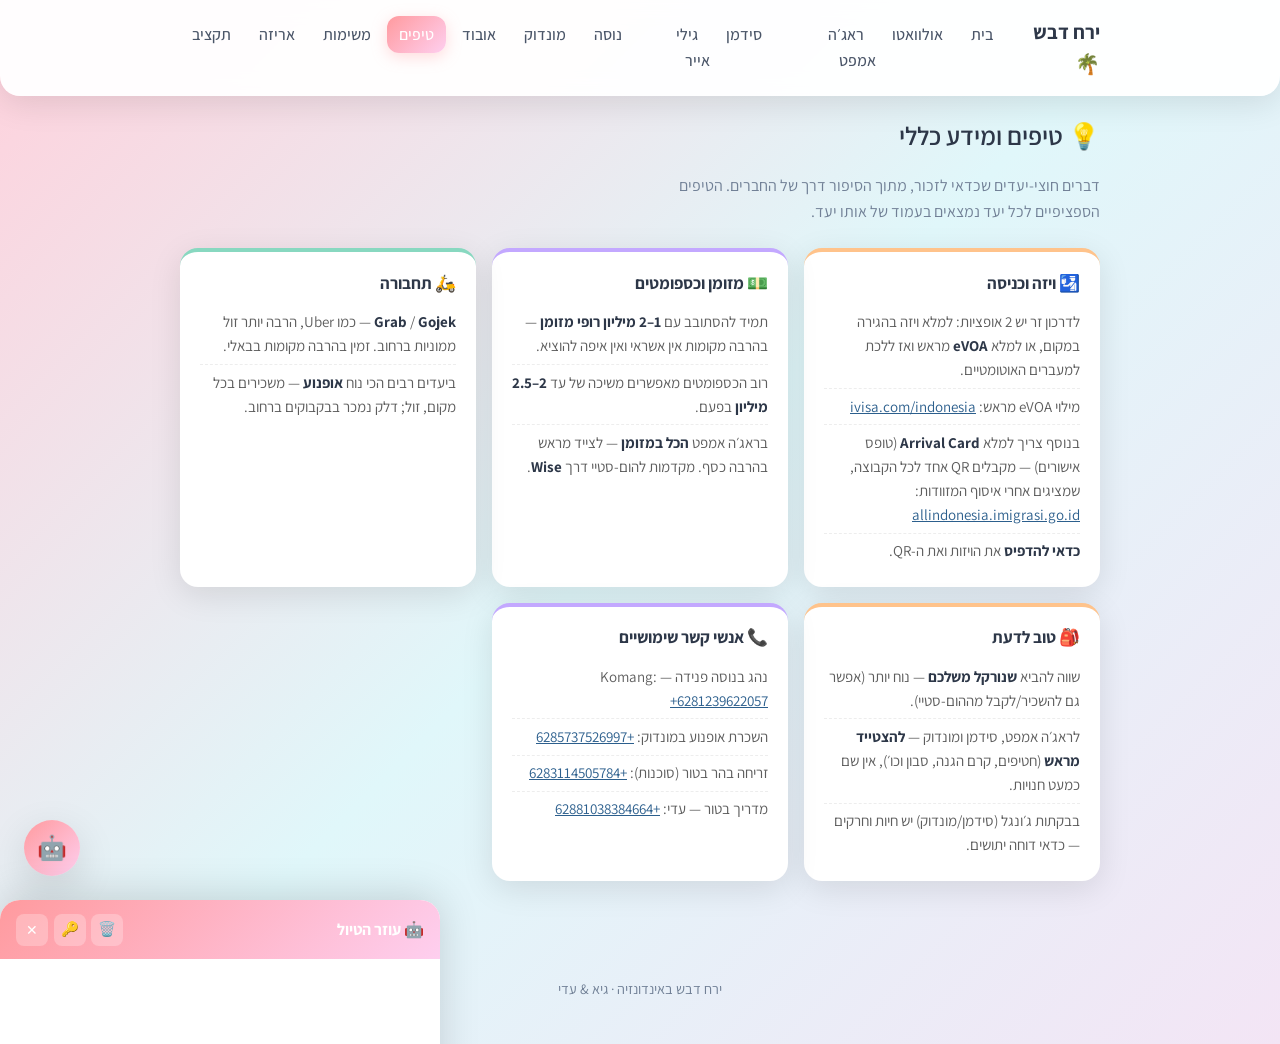
==== tips.html @ 75b585b9 "Initial commit: Indonesia honeymoon trip site 7-destination itinerary (Uluwatu, Raja Ampat, Sideman," ====
<!DOCTYPE html>
<html lang="he" dir="rtl">
<head>
    <meta charset="UTF-8">
    <meta name="viewport" content="width=device-width, initial-scale=1.0">
    <title>טיפים ומידע כללי – ירח דבש באינדונזיה</title>
    <link rel="manifest" href="/manifest.json">
    <meta name="theme-color" content="#ff9a9e">
    <link rel="stylesheet" href="css/style.css">
    <link rel="preconnect" href="https://fonts.googleapis.com">
    <link rel="preconnect" href="https://fonts.gstatic.com" crossorigin>
    <link href="https://fonts.googleapis.com/css2?family=Assistant:wght@400;500;600;700&family=Rubik:wght@400;500;600;700&display=swap" rel="stylesheet">
</head>
<body>
    <nav class="navbar">
        <div class="nav-container">
            <div class="nav-logo">ירח דבש 🌴</div>
            <ul class="nav-menu" id="navMenu">
                <li><a href="index.html">בית</a></li>
                <li><a href="pages/uluwatu.html">אולוואטו</a></li>
                <li><a href="pages/rajaampat.html">ראג׳ה אמפט</a></li>
                <li><a href="pages/sideman.html">סידמן</a></li>
                <li><a href="pages/gili.html">גילי אייר</a></li>
                <li><a href="pages/nusa.html">נוסה</a></li>
                <li><a href="pages/munduk.html">מונדוק</a></li>
                <li><a href="pages/ubud.html">אובוד</a></li>
                <li><a href="tips.html" class="active">טיפים</a></li>
                <li><a href="todo.html">משימות</a></li>
                <li><a href="pages/packing.html">אריזה</a></li>
                <li><a href="pages/budget.html">תקציב</a></li>
            </ul>
            <button class="hamburger" id="hamburger" aria-label="תפריט">
                <span></span><span></span><span></span>
            </button>
        </div>
    </nav>

    <main class="container tips-section">
        <h1 class="page-title">💡 טיפים ומידע כללי</h1>
        <p class="section-intro">דברים חוצי-יעדים שכדאי לזכור, מתוך הסיפור דרך של החברים. הטיפים הספציפיים לכל יעד נמצאים בעמוד של אותו יעד.</p>

        <div class="recs-grid">
            <div class="recs-card is-info">
                <h3>🛂 ויזה וכניסה</h3>
                <ul>
                    <li>לדרכון זר יש 2 אופציות: למלא ויזה בהגירה במקום, או למלא <b>eVOA</b> מראש ואז ללכת למעברים האוטומטיים.</li>
                    <li>מילוי eVOA מראש: <a href="https://www.ivisa.com/indonesia/apply-now" target="_blank" rel="noopener">ivisa.com/indonesia</a></li>
                    <li>בנוסף צריך למלא <b>Arrival Card</b> (טופס אישורים) — מקבלים QR אחד לכל הקבוצה, שמציגים אחרי איסוף המזוודות: <a href="https://allindonesia.imigrasi.go.id/arrival-card-submission/personal-information" target="_blank" rel="noopener">allindonesia.imigrasi.go.id</a></li>
                    <li><b>כדאי להדפיס</b> את הויזות ואת ה-QR.</li>
                </ul>
            </div>

            <div class="recs-card is-stay">
                <h3>💵 מזומן וכספומטים</h3>
                <ul>
                    <li>תמיד להסתובב עם <b>1–2 מיליון רופי מזומן</b> — בהרבה מקומות אין אשראי ואין איפה להוציא.</li>
                    <li>רוב הכספומטים מאפשרים משיכה של עד <b>2–2.5 מיליון</b> בפעם.</li>
                    <li>בראג׳ה אמפט <b>הכל במזומן</b> — לצייד מראש בהרבה כסף. מקדמות להום-סטיי דרך <b>Wise</b>.</li>
                </ul>
            </div>

            <div class="recs-card is-food">
                <h3>🛵 תחבורה</h3>
                <ul>
                    <li><b>Grab</b> / <b>Gojek</b> — כמו Uber, הרבה יותר זול ממוניות ברחוב. זמין בהרבה מקומות בבאלי.</li>
                    <li>ביעדים רבים הכי נוח <b>אופנוע</b> — משכירים בכל מקום, זול; דלק נמכר בבקבוקים ברחוב.</li>
                </ul>
            </div>

            <div class="recs-card is-info">
                <h3>🎒 טוב לדעת</h3>
                <ul>
                    <li>שווה להביא <b>שנורקל משלכם</b> — נוח יותר (אפשר גם להשכיר/לקבל מההום-סטיי).</li>
                    <li>לראג׳ה אמפט, סידמן ומונדוק — <b>להצטייד מראש</b> (חטיפים, קרם הגנה, סבון וכו׳), אין שם כמעט חנויות.</li>
                    <li>בבקתות ג׳ונגל (סידמן/מונדוק) יש חיות וחרקים — כדאי דוחה יתושים.</li>
                </ul>
            </div>

            <div class="recs-card is-stay">
                <h3>📞 אנשי קשר שימושיים</h3>
                <ul>
                    <li>נהג בנוסה פנידה — Komang: <a href="https://wa.me/6281239622057">+6281239622057</a></li>
                    <li>השכרת אופנוע במונדוק: <a href="https://wa.me/6285737526997">+6285737526997</a></li>
                    <li>זריחה בהר בטור (סוכנות): <a href="https://wa.me/6283114505784">+6283114505784</a></li>
                    <li>מדריך בטור — עדי: <a href="https://wa.me/62881038384664">+62881038384664</a></li>
                </ul>
            </div>
        </div>
    </main>

    <footer class="footer"><div class="container"><p>ירח דבש באינדונזיה · גיא &amp; עדי</p></div></footer>

    <script src="js/main.js"></script>
    <script src="js/ai-chat.js"></script>
    <script>
        document.addEventListener('DOMContentLoaded', function() {
            if (typeof initMobileMenu === 'function') initMobileMenu();
        });
    </script>
</body>
</html>
---- css/style.css ----
/* Reset and base – apartment-move style */
*, *::before, *::after { margin: 0; padding: 0; box-sizing: border-box; }

:root {
    --pink: #ff9a9e;
    --pink-soft: #ffd1dc;
    --pink-gradient: linear-gradient(135deg, #ff9a9e 0%, #fecfef 100%);
    --teal: #88d8c0;
    --teal-soft: #e0f7fa;
    --purple-soft: #f3e5f5;
    --text: #2d3748;
    --text-muted: #718096;
    --white: #ffffff;
    --shadow: 0 8px 32px rgba(0, 0, 0, 0.1);
    --shadow-lg: 0 12px 40px rgba(0, 0, 0, 0.12);
    --shadow-btn: 0 4px 15px rgba(255, 154, 158, 0.35);
    --font-display: 'Plus Jakarta Sans', 'Assistant', system-ui, sans-serif;
    /* Timeline (Portugal-style) */
    --primary-color: #2c5f8d;
    --accent-color: #00a8a8;
    --secondary-color: #ff6b6b;
    --text-dark: #1a2b3c;
}

html {
    direction: rtl;
}

body {
    font-family: 'Assistant', 'Rubik', 'Segoe UI', system-ui, sans-serif;
    line-height: 1.6;
    color: #5d5d5d;
    background: linear-gradient(135deg, #ffd1dc 0%, #e0f7fa 50%, #f3e5f5 100%);
    min-height: 100vh;
}

body.page-country {
    background:
        radial-gradient(ellipse 80% 50% at 20% -10%, rgba(255, 154, 158, 0.35), transparent),
        radial-gradient(ellipse 60% 40% at 100% 20%, rgba(136, 216, 192, 0.25), transparent),
        radial-gradient(ellipse 50% 60% at 50% 100%, rgba(243, 229, 245, 0.5), transparent),
        linear-gradient(160deg, #fef6f8 0%, #e8f7fc 45%, #f5eef8 100%);
}

.container { max-width: 960px; margin: 0 auto; padding: 20px; }

/* Nav – white card */
.navbar {
    background: rgba(255, 255, 255, 0.95);
    box-shadow: var(--shadow);
    backdrop-filter: blur(10px);
    border-radius: 0 0 20px 20px;
    position: sticky;
    top: 0;
    z-index: 1000;
    padding: 1rem 0;
}

.nav-container {
    max-width: 960px;
    margin: 0 auto;
    padding: 0 20px;
    display: flex;
    justify-content: space-between;
    align-items: center;
}

.nav-logo {
    font-size: 1.25rem;
    font-weight: 700;
    color: var(--text);
}

.nav-menu {
    display: flex;
    list-style: none;
    gap: 0.25rem;
}

.nav-menu a {
    text-decoration: none;
    color: #4a5568;
    font-weight: 500;
    padding: 0.5rem 0.75rem;
    border-radius: 12px;
    transition: all 0.3s ease;
}

.nav-menu a:hover {
    background: #edf2f7;
    color: var(--text);
    transform: translateY(-1px);
}

.nav-menu a.active {
    background: var(--pink-gradient);
    color: var(--white);
    box-shadow: var(--shadow-btn);
}

.hamburger {
    display: none;
    flex-direction: column;
    justify-content: center;
    gap: 5px;
    width: 32px;
    height: 32px;
    background: none;
    border: none;
    cursor: pointer;
    padding: 4px;
}

.hamburger span {
    display: block;
    width: 100%;
    height: 2px;
    background: var(--text);
    transition: 0.3s;
}

.hamburger[aria-expanded="true"] span:nth-child(1) { transform: translateY(7px) rotate(45deg); }
.hamburger[aria-expanded="true"] span:nth-child(2) { opacity: 0; }
.hamburger[aria-expanded="true"] span:nth-child(3) { transform: translateY(-7px) rotate(-45deg); }

@media (max-width: 768px) {
    .hamburger { display: flex; }
    .nav-menu {
        position: fixed;
        top: 60px;
        inset-inline-end: -100%;
        width: 280px;
        height: calc(100vh - 60px);
        background: rgba(255, 255, 255, 0.98);
        flex-direction: column;
        padding: 1.5rem;
        box-shadow: -4px 0 24px rgba(0,0,0,0.12);
        transition: inset-inline-end 0.3s;
        z-index: 999;
        border-radius: 0 0 0 20px;
    }
    .nav-menu.active { inset-inline-end: 0; }
    .nav-menu a { padding: 0.75rem 1rem; }
}

/* Hero – white card with gradient feel */
.hero {
    background: rgba(255, 255, 255, 0.95);
    border-radius: 20px;
    box-shadow: var(--shadow);
    backdrop-filter: blur(10px);
    padding: 40px 24px;
    text-align: center;
    margin-bottom: 24px;
}

.hero-title {
    font-family: var(--font-display);
    font-size: 2.5rem;
    font-weight: 800;
    letter-spacing: -0.03em;
    color: var(--text);
    margin-bottom: 8px;
}

.hero-title::before {
    content: "✈️ ";
}

.hero-dates { font-size: 1.2rem; color: var(--text-muted); margin-bottom: 4px; }
.hero-subtitle { font-size: 1rem; color: var(--text-muted); }

@media (max-width: 768px) {
    .hero-title { font-size: 1.85rem; }
    .hero-dates { font-size: 1.05rem; }
}

/* Overview & country cards */
.overview {
    background: rgba(255, 255, 255, 0.95);
    border-radius: 20px;
    padding: 28px;
    box-shadow: var(--shadow);
    backdrop-filter: blur(10px);
}

.overview h2 { font-size: 1.15rem; color: var(--text-muted); margin-bottom: 1.5rem; font-weight: 600; }

.country-cards {
    display: grid;
    grid-template-columns: repeat(2, 1fr);
    gap: 1.25rem;
}

@media (max-width: 768px) {
    .country-cards { grid-template-columns: 1fr; }
}

.country-card {
    display: block;
    background: #f7fafc;
    border-radius: 15px;
    padding: 1.5rem;
    box-shadow: 0 4px 12px rgba(0, 0, 0, 0.06);
    text-decoration: none;
    color: inherit;
    transition: all 0.3s ease;
    border: 1px solid rgba(0,0,0,0.04);
}

.country-card:hover {
    transform: translateY(-4px);
    box-shadow: 0 8px 24px rgba(0, 0, 0, 0.12);
    background: var(--white);
}

.country-card h3 { font-size: 1.3rem; margin-bottom: 0.5rem; color: var(--text); font-weight: 600; }
.country-card p { font-size: 0.9rem; color: var(--text-muted); line-height: 1.5; }

.week-links { margin-top: 1rem; }
.week-links a {
    display: inline-block;
    font-size: 0.85rem;
    color: #4a5568;
    text-decoration: none;
    margin-right: 0.75rem;
    margin-bottom: 0.5rem;
}
.week-links a:hover { color: var(--pink); text-decoration: underline; }

.week-links-section { margin-bottom: 2rem; }
.week-links-section h2 { font-size: 1.1rem; margin-bottom: 0.75rem; color: var(--text); }

/* Country page – hero + day cubes */
.country-main { padding-bottom: 3rem; }

.country-hero {
    background: rgba(255, 255, 255, 0.72);
    backdrop-filter: blur(16px);
    -webkit-backdrop-filter: blur(16px);
    border-radius: 24px;
    padding: 1.75rem 2rem;
    margin-bottom: 1.75rem;
    border: 1px solid rgba(255, 255, 255, 0.85);
    box-shadow:
        0 4px 24px rgba(255, 154, 158, 0.12),
        0 1px 0 rgba(255, 255, 255, 0.9) inset;
    position: relative;
    overflow: hidden;
}
.country-hero::before {
    content: '';
    position: absolute;
    top: 0; left: 0; right: 0;
    height: 4px;
    background: linear-gradient(90deg, var(--pink), #a78bfa, var(--teal));
    border-radius: 24px 24px 0 0;
}
.country-hero__title {
    font-family: var(--font-display);
    font-size: clamp(2rem, 5vw, 2.75rem);
    font-weight: 800;
    letter-spacing: -0.03em;
    color: var(--text);
    line-height: 1.15;
    margin-bottom: 0.5rem;
}
.country-hero__lead {
    font-size: 1.05rem;
    color: var(--text-muted);
    max-width: 52ch;
    line-height: 1.55;
}

/* ========== Country pages: split rail + detail (match Surf cards) ========== */
/* כל הסלקטורים תחת .country-main — יחול גם אם body לא מסומן */
.country-main .country-page-shell {
    margin-top: 0.5rem;
}

.country-main .country-page-toolbar {
    display: flex;
    flex-wrap: wrap;
    justify-content: flex-end;
    align-items: center;
    gap: 0.75rem;
    margin-bottom: 1rem;
}

/* כפתורים כמו תמונת העיפרון — מניעת ברירת מחדל של דפדפן */
.country-main button.country-toolbar-btn,
.country-main .country-toolbar-btn {
    -webkit-appearance: none;
    appearance: none;
    -moz-appearance: none;
    margin: 0;
    border: 0 solid transparent;
    border-radius: 50px;
    padding: 0.8rem 1.6rem;
    font-size: 1rem;
    font-weight: 600;
    cursor: pointer;
    font-family: inherit;
    line-height: 1.3;
    transition: transform 0.2s, box-shadow 0.2s;
    box-shadow: 0 4px 16px rgba(0, 40, 80, 0.18);
    color: var(--white);
    background: linear-gradient(to left, #0c4a6e, #00c2b8);
}
.country-main .country-toolbar-btn:hover {
    transform: translateY(-2px);
    box-shadow: 0 8px 28px rgba(0, 60, 100, 0.22);
}
.country-main .country-toolbar-btn--edit {
    background: linear-gradient(to left, #0c4a6e, #00c2b8);
}
.country-main .country-toolbar-btn--edit.active {
    box-shadow: 0 0 0 3px rgba(0, 194, 184, 0.45);
}
.country-main .country-toolbar-btn--unify {
    background: linear-gradient(to left, #1e3a5f, #14b8a6);
    color: var(--white);
}
.country-main .country-toolbar-btn--unify.active {
    box-shadow: 0 0 0 3px rgba(20, 184, 166, 0.5);
}

.country-main .country-unify-bar {
    display: flex;
    flex-wrap: wrap;
    align-items: center;
    justify-content: space-between;
    gap: 0.75rem;
    margin-bottom: 1.25rem;
    padding: 0.9rem 1.15rem;
    background: rgba(255, 255, 255, 0.95);
    border-radius: 16px;
    border: 1px solid rgba(226, 232, 240, 0.95);
    box-shadow: var(--shadow);
}
.country-main .country-unify-bar[hidden] { display: none !important; }
.country-main .country-unify-bar__actions { display: flex; gap: 0.5rem; flex-wrap: wrap; }
.country-main .country-unify-confirm,
.country-main .country-unify-cancel {
    -webkit-appearance: none;
    appearance: none;
    border-radius: 50px;
    font-family: inherit;
    font-weight: 700;
    cursor: pointer;
    padding: 0.5rem 1.25rem;
}
.country-main .country-unify-confirm {
    border: none;
    background: linear-gradient(to left, #0c4a6e, #00a8a8);
    color: var(--white);
    box-shadow: 0 4px 12px rgba(0, 80, 100, 0.2);
}
.country-main .country-unify-cancel {
    border: 1px solid #cbd5e1;
    background: var(--white);
    color: var(--text);
}

.visually-hidden {
    position: absolute;
    width: 1px;
    height: 1px;
    padding: 0;
    margin: -1px;
    overflow: hidden;
    clip: rect(0, 0, 0, 0);
    white-space: nowrap;
    border: 0;
}

/* רשת: מימין רכבת ימים | משמאל בועת פירוט (רק במסכים צרים מאוד נערמים) */
.country-main .country-split-view {
    display: grid;
    grid-template-columns: minmax(260px, 300px) minmax(0, 1fr);
    gap: 1.25rem;
    align-items: start;
}
@media (max-width: 720px) {
    .country-main .country-split-view {
        grid-template-columns: 1fr;
    }
    .country-main .country-rail-wrap {
        order: -1;
        position: relative;
        top: auto;
        max-height: none;
    }
    /* בועת פירוט במרכז המסך — רקע בלחיצה: #countryDetailBackdrop */
    .country-main .country-detail-shell.is-detail-open .country-detail-content {
        position: fixed;
        left: 0.75rem;
        right: 0.75rem;
        top: 50%;
        transform: translateY(-50%);
        z-index: 1500;
        max-height: min(88vh, 820px);
        overflow: auto;
        -webkit-overflow-scrolling: touch;
        border-radius: 18px;
        box-shadow: 0 24px 64px rgba(0, 0, 0, 0.35);
    }
    .country-main .country-detail-shell.is-detail-open .country-detail-empty {
        display: none;
    }
}
.country-main .country-detail-backdrop {
    display: none;
    position: fixed;
    inset: 0;
    z-index: 1390;
    background: rgba(15, 23, 42, 0.48);
    -webkit-appearance: none;
    appearance: none;
    border: none;
    padding: 0;
    margin: 0;
    cursor: pointer;
}
.country-main .country-detail-backdrop[hidden] {
    display: none !important;
}
.country-main .country-detail-backdrop.is-visible {
    display: block;
}
@media (min-width: 721px) {
    .country-main .country-detail-backdrop {
        display: none !important;
    }
}

.country-main .country-rail-wrap {
    position: sticky;
    top: 88px;
    z-index: 2;
    max-height: calc(100vh - 100px);
    overflow-y: auto;
    padding: 0.25rem;
}

.country-main .country-rail-inner {
    display: flex;
    flex-direction: column;
    gap: 1.25rem;
}

.country-main .country-rail-week {
    background: rgba(255, 255, 255, 0.95);
    border-radius: 15px;
    padding: 1rem 1rem 1.1rem;
    box-shadow: 0 4px 12px rgba(0, 0, 0, 0.06);
    border: 1px solid rgba(0, 0, 0, 0.04);
}
.country-main .country-rail-week__title {
    font-family: var(--font-display);
    font-size: 0.95rem;
    font-weight: 700;
    color: var(--text);
    margin-bottom: 0.65rem;
    padding-bottom: 0.5rem;
    border-bottom: 1px solid #e2e8f0;
}
.country-main .country-rail-week__cubes {
    display: flex;
    flex-direction: column;
    gap: 0.65rem;
}

/* קוביות מיני — כמו surf-card */
@keyframes dayCubeIn {
    from { opacity: 0; transform: translateY(8px); }
    to { opacity: 1; transform: translateY(0); }
}

.country-main .day-cube {
    position: relative;
    display: flex;
    flex-direction: column;
    align-items: flex-end;
    text-align: right;
    width: 100%;
    padding: 0.85rem 1rem 0.9rem 1.05rem;
    margin: 0;
    border: 1px solid rgba(0, 0, 0, 0.05);
    border-radius: 15px;
    cursor: pointer;
    font: inherit;
    color: var(--text-dark);
    background: rgba(255, 255, 255, 0.98);
    border-inline-end: 4px solid var(--accent-color);
    box-shadow: 0 4px 12px rgba(0, 0, 0, 0.06);
    transition: transform 0.25s, box-shadow 0.25s;
    animation: dayCubeIn 0.45s ease backwards;
    animation-delay: calc(var(--cube-i, 0) * 0.03s);
    min-height: 0;
    -webkit-appearance: none;
    appearance: none;
}
.country-main .day-cube:hover {
    transform: translateY(-3px);
    box-shadow: 0 10px 28px rgba(0, 0, 0, 0.1);
}
.country-main .day-cube.is-open {
    box-shadow: 0 0 0 2px var(--accent-color), 0 12px 32px rgba(0, 102, 140, 0.12);
}
.country-main .day-cube--group {
    background: linear-gradient(165deg, #fff 0%, #f0fdfa 100%);
}
.country-main .day-cube--selected {
    box-shadow: 0 0 0 2px var(--primary-color);
}
.country-main .day-cube__select-ring {
    position: absolute;
    top: 0.55rem;
    inset-inline-start: 0.55rem;
    width: 20px;
    height: 20px;
    border-radius: 50%;
    border: 2px solid var(--primary-color);
    background: var(--white);
    z-index: 2;
}
.country-main .day-cube--selected .day-cube__select-dot {
    position: absolute;
    inset: 3px;
    border-radius: 50%;
    background: var(--accent-color);
}
.country-main .day-cube__badge {
    align-self: flex-end;
    font-size: 0.62rem;
    font-weight: 700;
    padding: 0.2rem 0.45rem;
    border-radius: 6px;
    background: rgba(0, 168, 168, 0.12);
    color: var(--primary-color);
    margin-bottom: 0.35rem;
}
.country-main .day-cube__day-line {
    font-family: var(--font-display);
    font-size: 1.05rem;
    font-weight: 800;
    color: var(--primary-color);
    line-height: 1.2;
    margin-bottom: 0.2rem;
}
.country-main .day-cube__date-line {
    font-size: 0.75rem;
    font-weight: 600;
    color: var(--text-muted);
    margin-bottom: 0.35rem;
}
.country-main .day-cube__title-line {
    font-size: 0.82rem;
    font-weight: 500;
    color: #334155;
    line-height: 1.35;
    display: -webkit-box;
    -webkit-line-clamp: 2;
    -webkit-box-orient: vertical;
    overflow: hidden;
    width: 100%;
}
/* עריכת כותרת רק בחלון הפירוט */
.country-main .country-detail-title-edit {
    margin-top: 0.75rem;
    text-align: right;
}
.country-main .country-detail-title-edit__label {
    display: block;
    font-size: 0.8rem;
    font-weight: 600;
    color: var(--text-muted);
    margin-bottom: 0.35rem;
}
.country-main .country-detail-title-edit__input {
    width: 100%;
    padding: 0.65rem 0.75rem;
    border: 1px solid #cbd5e1;
    border-radius: 12px;
    font-size: 0.95rem;
    font-family: inherit;
    text-align: right;
    background: var(--white);
    box-sizing: border-box;
}
.country-main .country-detail-desc {
    margin-top: 0.5rem;
    font-size: 0.95rem;
    line-height: 1.5;
    color: var(--text-dark);
}
.country-main .country-detail-dates {
    margin-bottom: 0.25rem;
}

/* בועת פירוט + ציר זמן (רקע בהיר כמו פורטוגל) */
.country-main .country-detail-shell {
    background: #eef2f7;
    border-radius: 20px;
    padding: 1rem;
    min-height: 360px;
    border: 1px solid rgba(0, 0, 0, 0.05);
    box-shadow: inset 0 1px 0 rgba(255, 255, 255, 0.9);
}
.country-main .country-detail-content {
    border-radius: 16px;
    overflow: hidden;
}
.country-main .country-detail-empty {
    text-align: center;
    padding: 2.5rem 1.25rem;
    color: var(--text-muted);
}
.country-main .country-detail-empty__icon { font-size: 2rem; margin-bottom: 0.5rem; opacity: 0.85; }
.country-main .country-detail-empty__title {
    font-weight: 700;
    color: var(--text);
    font-size: 1.1rem;
    margin-bottom: 0.35rem;
}
.country-main .country-detail-empty__text { font-size: 0.92rem; line-height: 1.5; max-width: 28ch; margin: 0 auto; }

.country-main .country-detail-inner {
    background: var(--white);
    border-radius: 16px;
    overflow: hidden;
    box-shadow: 0 8px 32px rgba(0, 0, 0, 0.08);
}
.country-main .country-detail-header.day-inline-header {
    border-radius: 16px 16px 0 0;
}
.country-main .country-detail-timeline.activities-section {
    margin: 0;
    border-radius: 0 0 16px 16px;
    background: #fafbfc;
    box-shadow: none;
    border-top: 1px solid #e2e8f0;
}

.day-inline-header {
    position: relative;
    padding: 1.35rem 1.5rem 1.25rem;
    background: linear-gradient(125deg, rgba(255, 236, 240, 0.95) 0%, rgba(232, 252, 250, 0.9) 50%, rgba(245, 240, 255, 0.85) 100%);
    border-bottom: 1px solid rgba(226, 232, 240, 0.8);
}
.day-inline-close {
    position: absolute;
    top: 1rem;
    inset-inline-end: 1rem;
    width: 40px;
    height: 40px;
    -webkit-appearance: none;
    appearance: none;
    border: none;
    border-radius: 12px;
    background: rgba(255, 255, 255, 0.85);
    color: var(--text-muted);
    cursor: pointer;
    display: flex;
    align-items: center;
    justify-content: center;
    box-shadow: 0 2px 10px rgba(0, 0, 0, 0.06);
    transition: background 0.2s, color 0.2s, transform 0.2s;
}
.day-inline-close:hover {
    color: var(--text);
    background: var(--white);
    transform: scale(1.05);
}
.day-inline-title {
    font-family: var(--font-display);
    font-size: 1.2rem;
    font-weight: 700;
    color: var(--text);
    padding-inline-end: 3rem;
    letter-spacing: -0.02em;
    line-height: 1.25;
}
.day-inline-meta { font-size: 0.92rem; color: var(--text-muted); margin-top: 0.4rem; }
.day-inline-note {
    font-size: 0.8rem;
    color: #64748b;
    margin-top: 0.65rem;
    padding: 0.5rem 0.75rem;
    background: rgba(255, 255, 255, 0.6);
    border-radius: 10px;
    border-inline-start: 3px solid var(--teal);
}
.day-inline-activities {
    margin: 0;
    border-radius: 0;
    box-shadow: none;
}

/* Breadcrumb */
.breadcrumb {
    font-size: 0.9rem;
    color: var(--text-muted);
    margin-bottom: 1rem;
}
.breadcrumb a { color: var(--text); text-decoration: none; }
.breadcrumb a:hover { color: var(--pink); text-decoration: underline; }

/* Day page – white card */
.day-header {
    background: rgba(255, 255, 255, 0.95);
    border-radius: 20px;
    padding: 1.5rem 1.5rem 1rem;
    margin-bottom: 1rem;
    box-shadow: var(--shadow);
}

.day-header h1 { font-size: 1.6rem; margin-bottom: 0.5rem; color: var(--text); font-weight: 600; }
.day-header .day-meta { font-size: 0.95rem; color: var(--text-muted); }

.day-page { padding-bottom: 2rem; }

.activities-section {
    background: rgba(255, 255, 255, 0.95);
    border-radius: 20px;
    padding: 24px;
    margin-bottom: 1.5rem;
    box-shadow: var(--shadow);
}

.activities-section h2 {
    font-size: 1.35rem;
    margin-bottom: 0.5rem;
    color: var(--primary-color);
    font-weight: 700;
    text-align: center;
}

/* Timeline – Portugal-style (vertical line right, cards left) */
.timeline-container {
    position: relative;
    padding: 2rem 0;
    margin: 0.5rem 0 1rem;
}

.timeline-line {
    position: absolute;
    inset-inline-end: 50px;
    top: 0;
    width: 3px;
    background: linear-gradient(to bottom, var(--primary-color), var(--accent-color));
    border-radius: 2px;
    transition: height 0.3s, top 0.3s;
    z-index: 1;
    min-height: 200px;
}

.timeline-item {
    position: relative;
    margin-bottom: 2rem;
    padding-inline-end: 80px;
    display: flex;
    align-items: flex-start;
    gap: 1.5rem;
}

.timeline-dot {
    position: absolute;
    inset-inline-end: 38px;
    top: 0;
    width: 24px;
    height: 24px;
    background: var(--accent-color);
    border: 4px solid var(--white);
    border-radius: 50%;
    box-shadow: 0 0 0 4px var(--primary-color);
    z-index: 2;
}

.timeline-time {
    min-width: 80px;
    font-weight: 700;
    color: var(--primary-color);
    font-size: 1.1rem;
    padding-top: 0.2rem;
    flex-shrink: 0;
}

.timeline-content {
    flex: 1;
    position: relative;
    background: var(--white);
    padding: 1.25rem 1.5rem;
    border-radius: 10px;
    box-shadow: var(--shadow);
    border-inline-end: 4px solid var(--accent-color);
    transition: all 0.3s;
    text-align: right;
}

.timeline-content:hover {
    transform: translateY(-2px);
    box-shadow: var(--shadow-lg);
}

.timeline-content p {
    margin: 0.5rem 0;
    color: var(--text-dark);
    line-height: 1.6;
}

.timeline-link {
    display: inline-block;
    margin-top: 0.5rem;
    color: var(--primary-color);
    text-decoration: none;
    font-size: 0.9rem;
    font-weight: 600;
    transition: color 0.3s;
}

.timeline-link:hover {
    color: var(--accent-color);
    text-decoration: underline;
}

.timeline-link::after {
    content: " ←";
    margin-inline-start: 0.3rem;
}

.edit-mode-toggle {
    display: block;
    margin: 0.5rem auto 2rem;
    background: linear-gradient(135deg, var(--primary-color) 0%, var(--accent-color) 100%);
    color: var(--white);
    border: none;
    padding: 0.8rem 1.5rem;
    border-radius: 25px;
    font-size: 1rem;
    font-weight: 600;
    cursor: pointer;
    transition: all 0.3s;
    box-shadow: var(--shadow);
}

.edit-mode-toggle:hover {
    transform: translateY(-2px);
    box-shadow: var(--shadow-lg);
}

.edit-mode-toggle.active {
    background: linear-gradient(135deg, var(--accent-color) 0%, var(--primary-color) 100%);
}

.timeline-item.hover-edit {
    transform: translateY(-1px);
}

/* RTL: text starts inline-start (right); keep actions on inline-end (left) so they don’t cover the description */
.edit-controls {
    position: absolute;
    top: 0.65rem;
    inset-inline-end: 0.65rem;
    inset-inline-start: auto;
    display: flex;
    gap: 0.5rem;
    z-index: 10;
}

.timeline-content:has(.edit-controls) {
    padding-inline-end: 5rem;
    padding-top: 0.25rem;
}

.edit-btn,
.delete-btn {
    background: var(--white);
    border: 2px solid var(--primary-color);
    color: var(--primary-color);
    width: 36px;
    height: 36px;
    border-radius: 50%;
    cursor: pointer;
    font-size: 1rem;
    display: flex;
    align-items: center;
    justify-content: center;
    transition: all 0.3s;
    box-shadow: var(--shadow);
    padding: 0;
    line-height: 1;
}

.edit-btn:hover {
    background: var(--accent-color);
    border-color: var(--accent-color);
    color: var(--white);
    transform: scale(1.08);
}

.delete-btn:hover {
    background: var(--secondary-color);
    border-color: var(--secondary-color);
    color: var(--white);
    transform: scale(1.08);
}

.add-new-item-btn {
    background: var(--accent-color);
    color: var(--white);
    border: none;
    padding: 1rem 2rem;
    border-radius: 25px;
    font-size: 1rem;
    font-weight: 600;
    cursor: pointer;
    margin: 2rem auto;
    display: block;
    transition: all 0.3s;
    box-shadow: var(--shadow);
}

.add-new-item-btn:hover {
    transform: translateY(-3px);
    box-shadow: var(--shadow-lg);
    background: var(--primary-color);
}

.edit-form {
    background: var(--white);
    padding: 1.5rem;
    border-radius: 10px;
    box-shadow: var(--shadow-lg);
    border: 2px solid var(--accent-color);
    margin: 1rem 0;
    text-align: right;
}

.edit-form-group { margin-bottom: 1rem; }
.edit-form-group label { display: block; font-size: 0.9rem; margin-bottom: 0.35rem; color: var(--text-muted); font-weight: 600; }
.edit-form-group input,
.edit-form-group textarea {
    width: 100%;
    padding: 0.65rem 0.85rem;
    border: 1px solid #e2e8f0;
    border-radius: 10px;
    font-size: 1rem;
    background: var(--white);
    font-family: inherit;
}

.edit-form-actions { margin-top: 1rem; display: flex; gap: 0.5rem; flex-wrap: wrap; }
.edit-form-actions .save-btn {
    padding: 0.55rem 1.25rem;
    border-radius: 10px;
    border: none;
    cursor: pointer;
    font-weight: 600;
    background: var(--accent-color);
    color: var(--white);
}
.edit-form-actions .cancel-btn {
    padding: 0.55rem 1.25rem;
    border-radius: 10px;
    border: 1px solid #e2e8f0;
    cursor: pointer;
    font-weight: 600;
    background: #f7fafc;
    color: var(--text);
}

@media (max-width: 600px) {
    .timeline-line { inset-inline-end: 28px; }
    .timeline-dot { inset-inline-end: 16px; width: 20px; height: 20px; }
    .timeline-item { padding-inline-end: 56px; gap: 0.75rem; }
    .timeline-time { min-width: 64px; font-size: 1rem; }
    .timeline-content:has(.edit-controls) { padding-inline-end: 4.25rem; }
    .edit-controls { gap: 0.35rem; }
    .edit-btn, .delete-btn { width: 32px; height: 32px; font-size: 0.9rem; }
}


/* To-do page */
.todo-list { list-style: none; }
.todo-item {
    display: flex;
    align-items: center;
    gap: 0.75rem;
    padding: 0.85rem 1rem;
    background: var(--white);
    border-radius: 12px;
    margin-bottom: 0.5rem;
    box-shadow: 0 4px 12px rgba(0, 0, 0, 0.06);
    border: 1px solid rgba(0,0,0,0.04);
}
.todo-item.done .todo-text { text-decoration: line-through; color: var(--text-muted); }
.todo-item input[type="checkbox"] { width: 18px; height: 18px; cursor: pointer; flex-shrink: 0; }
.todo-main {
    flex: 1;
    display: flex;
    align-items: center;
    gap: 0.5rem;
    min-width: 0;
    cursor: pointer;
    padding: 0.15rem 0;
    border-radius: 8px;
    outline: none;
}
.todo-main:focus-visible {
    box-shadow: 0 0 0 2px var(--white), 0 0 0 4px var(--primary-color);
}
.todo-check {
    display: inline-flex;
    align-items: center;
    justify-content: center;
    width: 1.35rem;
    flex-shrink: 0;
    font-size: 1.1rem;
    font-weight: 800;
    color: var(--primary-color);
    line-height: 1;
}
.todo-item.done .todo-check { color: var(--accent-color); }
.todo-text { flex: 1; min-width: 0; }
.todo-delete {
    background: none;
    border: none;
    color: var(--text-muted);
    cursor: pointer;
    padding: 0.25rem;
    font-size: 1.2rem;
}
.todo-delete:hover { color: #c62828; }
.todo-add { margin-top: 1rem; display: flex; gap: 0.5rem; }
.todo-add input {
    flex: 1;
    padding: 0.75rem 1rem;
    border: 1px solid #e2e8f0;
    border-radius: 12px;
    font-size: 1rem;
    background: var(--white);
}
.todo-add button {
    padding: 0.75rem 1.5rem;
    background: var(--pink-gradient);
    color: var(--white);
    border: none;
    border-radius: 12px;
    font-weight: 600;
    cursor: pointer;
    box-shadow: var(--shadow-btn);
    transition: all 0.3s ease;
}
.todo-add button:hover { transform: translateY(-2px); }

/* Surf page */
.surf-cards { display: grid; grid-template-columns: repeat(auto-fit, minmax(240px, 1fr)); gap: 1.25rem; }
.surf-card {
    background: rgba(255, 255, 255, 0.95);
    border-radius: 15px;
    padding: 1.5rem;
    box-shadow: var(--shadow);
    text-align: center;
    border: 1px solid rgba(0,0,0,0.04);
}
.surf-card h3 { font-size: 1.2rem; margin-bottom: 0.5rem; color: var(--text); font-weight: 600; }
.surf-card p { font-size: 0.9rem; color: var(--text-muted); margin-bottom: 1rem; }
.surf-card a {
    display: inline-block;
    padding: 0.5rem 1rem;
    background: var(--pink-gradient);
    color: var(--white);
    text-decoration: none;
    border-radius: 10px;
    font-weight: 500;
    font-size: 0.9rem;
    margin: 0.25rem;
    box-shadow: var(--shadow-btn);
    transition: all 0.3s ease;
}
.surf-card a:hover { transform: translateY(-2px); }
.surf-card .surf-card-links { margin-top: 0.75rem; }
.surf-card .surf-card-links a { margin-right: 0.5rem; margin-bottom: 0.5rem; }

/* Footer */
.footer {
    padding: 1.5rem 0;
    text-align: center;
    color: var(--text-muted);
    font-size: 0.9rem;
    margin-top: 2rem;
}

/* Utility */
.page-title { font-size: 1.6rem; margin-bottom: 1rem; color: var(--text); font-weight: 600; }
.section-intro { color: var(--text-muted); margin-bottom: 1.5rem; max-width: 60ch; }

/* ===== AI Chat ===== */
.ai-chat-fab {
    position: fixed;
    bottom: 1.5rem;
    left: 1.5rem;
    width: 56px;
    height: 56px;
    border-radius: 50%;
    background: var(--pink-gradient);
    border: none;
    cursor: pointer;
    box-shadow: var(--shadow-lg);
    z-index: 1100;
    display: flex;
    align-items: center;
    justify-content: center;
    font-size: 1.5rem;
    transition: transform 0.25s, box-shadow 0.25s;
}
.ai-chat-fab:hover { transform: scale(1.1); box-shadow: 0 16px 40px rgba(255, 154, 158, 0.45); }
.ai-chat-fab.is-open { background: linear-gradient(135deg, var(--teal) 0%, #00c2b8 100%); }

.ai-chat-panel {
    position: fixed;
    bottom: 0;
    left: 0;
    width: 440px;
    height: 640px;
    background: var(--white);
    border-radius: 20px 20px 0 0;
    box-shadow: 0 -4px 40px rgba(0,0,0,0.15);
    z-index: 1100;
    display: flex;
    flex-direction: column;
    transform: translateY(100%);
    transition: transform 0.35s cubic-bezier(0.4, 0, 0.2, 1);
    overflow: hidden;
}
.ai-chat-panel.is-open { transform: translateY(0); }

@media (max-width: 520px) {
    .ai-chat-fab { bottom: 1rem; left: 1rem; width: 52px; height: 52px; font-size: 1.35rem; }
    .ai-chat-panel {
        width: 100%;
        border-radius: 18px 18px 0 0;
        /* svh = small viewport height: shrinks when the keyboard opens */
        height: 80svh;
        max-height: calc(100vh - 3rem);
        padding-bottom: env(safe-area-inset-bottom, 0px);
    }
    .ai-icon-btn { width: 40px; height: 40px; font-size: 1rem; }
    .ai-input-row { padding: 0.5rem; gap: 0.4rem; }
    .ai-input-row input { font-size: 1rem; padding: 0.65rem 0.85rem; }
    .ai-input-row button { padding: 0.65rem 0.9rem; font-size: 0.95rem; }
    .ai-msg { font-size: 0.9rem; max-width: 90%; }
}

.ai-chat-header {
    display: flex;
    align-items: center;
    justify-content: space-between;
    padding: 0.85rem 1rem;
    background: var(--pink-gradient);
    color: var(--white);
    flex-shrink: 0;
}
.ai-chat-title { font-weight: 700; font-size: 1rem; }
.ai-chat-header-btns { display: flex; gap: 0.35rem; }
.ai-icon-btn {
    background: rgba(255,255,255,0.25);
    border: none;
    border-radius: 8px;
    color: var(--white);
    width: 32px;
    height: 32px;
    cursor: pointer;
    font-size: 0.9rem;
    display: flex;
    align-items: center;
    justify-content: center;
    transition: background 0.2s;
}
.ai-icon-btn:hover { background: rgba(255,255,255,0.45); }

.ai-messages {
    flex: 1;
    overflow-y: auto;
    padding: 0.75rem;
    display: flex;
    flex-direction: column;
    gap: 0.5rem;
}
.ai-msg {
    max-width: 84%;
    padding: 0.6rem 0.85rem;
    border-radius: 14px;
    font-size: 0.88rem;
    line-height: 1.55;
    word-break: break-word;
}
.ai-msg--user { white-space: pre-wrap; }
.ai-msg--user {
    align-self: flex-start;
    background: var(--teal-soft);
    border-end-start-radius: 4px;
    color: var(--text-dark);
}
.ai-msg--bot {
    align-self: flex-end;
    background: #f1f5f9;
    border-end-end-radius: 4px;
    color: var(--text-dark);
}
.ai-typing { opacity: 0.65; }
.ai-typing span {
    display: inline-block;
    width: 7px; height: 7px;
    background: var(--text-muted);
    border-radius: 50%;
    margin: 0 2px;
    animation: typingBounce 1.2s ease-in-out infinite;
}
.ai-typing span:nth-child(2) { animation-delay: 0.2s; }
.ai-typing span:nth-child(3) { animation-delay: 0.4s; }
@keyframes typingBounce {
    0%, 80%, 100% { transform: translateY(0); }
    40% { transform: translateY(-6px); }
}

.ai-key-form {
    padding: 0.85rem 1rem;
    background: #fffbea;
    border-top: 1px solid #fde68a;
    font-size: 0.85rem;
    color: var(--text-dark);
    flex-shrink: 0;
}
.ai-key-form p { margin-bottom: 0.55rem; line-height: 1.5; }
.ai-key-form input {
    width: 100%;
    padding: 0.5rem 0.75rem;
    border: 1px solid #e2e8f0;
    border-radius: 10px;
    font-size: 0.9rem;
    margin-bottom: 0.5rem;
    box-sizing: border-box;
}
.ai-key-form button {
    width: 100%;
    padding: 0.6rem;
    background: var(--pink-gradient);
    color: var(--white);
    border: none;
    border-radius: 10px;
    font-weight: 600;
    cursor: pointer;
    font-family: inherit;
    font-size: 0.95rem;
}

.ai-input-row {
    display: flex;
    gap: 0.5rem;
    padding: 0.6rem 0.75rem;
    border-top: 1px solid #e2e8f0;
    flex-shrink: 0;
    background: var(--white);
}
.ai-input-row input {
    flex: 1;
    padding: 0.55rem 0.85rem;
    border: 1px solid #e2e8f0;
    border-radius: 20px;
    font-size: 0.9rem;
    font-family: inherit;
    text-align: right;
    background: #f7fafc;
    outline: none;
    transition: border-color 0.2s;
    box-sizing: border-box;
}
.ai-input-row input:focus { border-color: var(--teal); }
.ai-input-row button {
    padding: 0.55rem 1rem;
    background: var(--pink-gradient);
    color: var(--white);
    border: none;
    border-radius: 20px;
    font-weight: 700;
    cursor: pointer;
    font-family: inherit;
    white-space: nowrap;
    transition: transform 0.2s;
}
.ai-input-row button:hover { transform: scale(1.04); }
.ai-input-row button:disabled { opacity: 0.5; cursor: not-allowed; transform: none; }

/* ===== Countdown ===== */
.cd-wrap { margin-top: 1.25rem; }
.cd-row {
    display: flex;
    justify-content: center;
    gap: 0.65rem;
    flex-wrap: wrap;
}
.cd-unit {
    display: flex;
    flex-direction: column;
    align-items: center;
    background: rgba(255, 154, 158, 0.1);
    border: 1px solid rgba(255, 154, 158, 0.28);
    border-radius: 14px;
    padding: 0.6rem 0.9rem;
    min-width: 68px;
}
.cd-num {
    font-family: var(--font-display);
    font-size: 1.9rem;
    font-weight: 800;
    color: var(--primary-color);
    line-height: 1;
}
.cd-label {
    font-size: 0.72rem;
    color: var(--text-muted);
    font-weight: 600;
    margin-top: 0.2rem;
}
.cd-done {
    text-align: center;
    font-size: 1.1rem;
    color: var(--teal);
    font-weight: 600;
    margin-top: 0.75rem;
}

/* ===== Currency Converter ===== */
.currency-section {
    background: rgba(255, 255, 255, 0.95);
    border-radius: 20px;
    padding: 1.5rem;
    box-shadow: var(--shadow);
    margin-top: 1.25rem;
}
.currency-section h2 { font-size: 1.1rem; color: var(--text-muted); margin-bottom: 1rem; font-weight: 600; }
.fx-input-row {
    display: flex;
    align-items: center;
    gap: 0.75rem;
    margin-bottom: 1rem;
    flex-wrap: wrap;
}
.fx-input-row label { font-weight: 600; color: var(--text); }
.fx-input-row input {
    width: 130px;
    padding: 0.6rem 0.85rem;
    border: 1px solid #e2e8f0;
    border-radius: 12px;
    font-size: 1rem;
    font-family: inherit;
    text-align: center;
    background: #f7fafc;
}
.fx-status { font-size: 0.8rem; color: var(--text-muted); }
.fx-grid {
    display: grid;
    grid-template-columns: repeat(2, 1fr);
    gap: 0.75rem;
}
@media (max-width: 600px) { .fx-grid { grid-template-columns: 1fr; } }
.fx-result {
    background: #f7fafc;
    border-radius: 14px;
    padding: 1rem;
    text-align: center;
    border: 1px solid #e2e8f0;
}
.fx-result__flag { font-size: 1.5rem; line-height: 1; }
.fx-result__country { font-size: 0.78rem; color: var(--text-muted); font-weight: 600; margin: 0.3rem 0; }
.fx-result__value { font-family: var(--font-display); font-size: 1.25rem; font-weight: 700; color: var(--primary-color); }

/* ===== Useful Links ===== */
.links-section {
    background: rgba(255, 255, 255, 0.95);
    border-radius: 20px;
    padding: 1.5rem;
    box-shadow: var(--shadow);
    margin-top: 1.25rem;
}
.links-section h2 { font-size: 1.1rem; color: var(--text-muted); margin-bottom: 1.25rem; font-weight: 600; }
.links-cat { margin-bottom: 1.1rem; }
.links-cat:last-child { margin-bottom: 0; }
.links-cat h3 { font-size: 0.88rem; font-weight: 700; color: var(--text); margin-bottom: 0.55rem; }
.links-row { display: flex; flex-wrap: wrap; gap: 0.45rem; }
.link-chip {
    display: inline-flex;
    align-items: center;
    gap: 0.3rem;
    padding: 0.38rem 0.85rem;
    background: #f7fafc;
    border: 1px solid #e2e8f0;
    border-radius: 20px;
    font-size: 0.84rem;
    font-weight: 500;
    color: var(--text);
    text-decoration: none;
    transition: all 0.22s;
}
.link-chip:hover {
    background: var(--pink-soft);
    border-color: var(--pink);
    transform: translateY(-2px);
    box-shadow: 0 4px 12px rgba(255, 154, 158, 0.25);
}

/* ===== Packing List ===== */
.packing-filters { display: flex; flex-wrap: wrap; gap: 0.45rem; margin-bottom: 1.1rem; }
.filter-chip {
    padding: 0.35rem 0.9rem;
    border: 1px solid #e2e8f0;
    border-radius: 20px;
    font-size: 0.84rem;
    font-weight: 600;
    cursor: pointer;
    background: #f7fafc;
    color: var(--text-muted);
    transition: all 0.2s;
    font-family: inherit;
}
.filter-chip.active {
    background: var(--pink-gradient);
    border-color: transparent;
    color: var(--white);
    box-shadow: var(--shadow-btn);
}
.pk-progress {
    display: flex;
    align-items: center;
    gap: 0.75rem;
    font-size: 0.88rem;
    color: var(--text-muted);
    margin-bottom: 1rem;
    flex-wrap: wrap;
}
.pk-bar { flex: 1; min-width: 80px; height: 6px; background: #e2e8f0; border-radius: 3px; overflow: hidden; }
.pk-fill { height: 100%; background: var(--pink-gradient); border-radius: 3px; transition: width 0.4s; }
.pk-group { margin-bottom: 1.25rem; }
.pk-group-title {
    font-size: 0.82rem;
    font-weight: 700;
    color: var(--text-muted);
    text-transform: uppercase;
    letter-spacing: 0.05em;
    margin-bottom: 0.55rem;
    padding-bottom: 0.35rem;
    border-bottom: 1px solid #e2e8f0;
}
.packing-add {
    display: flex;
    gap: 0.5rem;
    flex-wrap: wrap;
    padding: 1rem;
    background: rgba(255,255,255,0.95);
    border-radius: 16px;
    box-shadow: var(--shadow);
}
.packing-add select {
    padding: 0.65rem 0.85rem;
    border: 1px solid #e2e8f0;
    border-radius: 12px;
    font-size: 0.9rem;
    font-family: inherit;
    background: var(--white);
    color: var(--text);
    cursor: pointer;
}
.packing-add input {
    flex: 1;
    min-width: 150px;
    padding: 0.65rem 1rem;
    border: 1px solid #e2e8f0;
    border-radius: 12px;
    font-size: 1rem;
    background: var(--white);
    font-family: inherit;
    text-align: right;
}
.packing-add button {
    padding: 0.65rem 1.5rem;
    background: var(--pink-gradient);
    color: var(--white);
    border: none;
    border-radius: 12px;
    font-weight: 600;
    cursor: pointer;
    box-shadow: var(--shadow-btn);
    font-family: inherit;
    transition: transform 0.2s;
}
.packing-add button:hover { transform: translateY(-2px); }

/* ===== Budget ===== */
.budget-tabs { display: flex; gap: 0.5rem; margin-bottom: 1.25rem; flex-wrap: wrap; }
.budget-tab {
    padding: 0.5rem 1.1rem;
    border: 1px solid #e2e8f0;
    border-radius: 20px;
    font-size: 0.9rem;
    font-weight: 600;
    cursor: pointer;
    background: #f7fafc;
    color: var(--text-muted);
    transition: all 0.2s;
    font-family: inherit;
}
.budget-tab.active {
    background: var(--pink-gradient);
    border-color: transparent;
    color: var(--white);
    box-shadow: var(--shadow-btn);
}
.budget-table-wrap { overflow-x: auto; }
.budget-table {
    width: 100%;
    border-collapse: collapse;
    font-size: 0.9rem;
    margin-bottom: 0;
}
.budget-table th {
    text-align: right;
    padding: 0.6rem 0.75rem;
    font-weight: 600;
    color: var(--text-muted);
    border-bottom: 2px solid #e2e8f0;
    font-size: 0.82rem;
    white-space: nowrap;
}
.budget-table td {
    padding: 0.55rem 0.75rem;
    border-bottom: 1px solid #f1f5f9;
    vertical-align: middle;
}
.budget-table tr:last-child td { border-bottom: none; }
.budget-del {
    background: none;
    border: none;
    color: var(--text-muted);
    cursor: pointer;
    padding: 0.2rem 0.4rem;
    font-size: 1.1rem;
    line-height: 1;
    transition: color 0.2s;
}
.budget-del:hover { color: #c62828; }
.budget-inp {
    width: 90px;
    padding: 0.3rem 0.5rem;
    border: 1px solid #e2e8f0;
    border-radius: 8px;
    font-size: 0.85rem;
    font-family: inherit;
    text-align: center;
    background: #f7fafc;
}
.budget-add-row {
    display: flex;
    gap: 0.5rem;
    flex-wrap: wrap;
    margin-top: 1rem;
    padding-top: 1rem;
    border-top: 1px solid #e2e8f0;
}
.budget-add-row select,
.budget-add-row input {
    padding: 0.6rem 0.75rem;
    border: 1px solid #e2e8f0;
    border-radius: 12px;
    font-size: 0.9rem;
    font-family: inherit;
    background: var(--white);
}
.budget-add-row input { flex: 1; min-width: 100px; text-align: right; }
.budget-add-row button {
    padding: 0.6rem 1.25rem;
    background: var(--pink-gradient);
    color: var(--white);
    border: none;
    border-radius: 12px;
    font-weight: 600;
    cursor: pointer;
    box-shadow: var(--shadow-btn);
    font-family: inherit;
}
.budget-summary {
    display: grid;
    grid-template-columns: repeat(3, 1fr);
    gap: 0.75rem;
    margin-top: 1rem;
}
@media (max-width: 500px) { .budget-summary { grid-template-columns: 1fr 1fr; } }
.budget-sum-card {
    background: #f7fafc;
    border-radius: 14px;
    padding: 0.85rem;
    text-align: center;
    border: 1px solid #e2e8f0;
}
.budget-sum-label { font-size: 0.78rem; color: var(--text-muted); font-weight: 600; margin-bottom: 0.25rem; }
.budget-sum-value { font-family: var(--font-display); font-size: 1.15rem; font-weight: 700; color: var(--primary-color); }
.budget-over .budget-sum-value { color: var(--secondary-color); }

/* ===== Trip Map ===== */
.map-section {
    background: rgba(255, 255, 255, 0.95);
    border-radius: 20px;
    padding: 1.5rem;
    box-shadow: var(--shadow);
    margin-top: 1.25rem;
}
.map-section h2 { font-size: 1.1rem; color: var(--text-muted); margin-bottom: 1rem; font-weight: 600; }
#tripMap {
    height: 300px;
    border-radius: 14px;
    overflow: hidden;
    border: 1px solid #e2e8f0;
    z-index: 0;
}
.leaflet-popup-content-wrapper { border-radius: 12px !important; box-shadow: 0 4px 20px rgba(0,0,0,0.15) !important; }
.leaflet-popup-tip { background: white !important; }

/* ===== Weather ===== */
.weather-section {
    background: rgba(255, 255, 255, 0.95);
    border-radius: 20px;
    padding: 1.5rem;
    box-shadow: var(--shadow);
    margin-top: 1.25rem;
}
.weather-section h2 { font-size: 1.1rem; color: var(--text-muted); margin-bottom: 1rem; font-weight: 600; }
.wx-grid { display: grid; grid-template-columns: repeat(3, 1fr); gap: 0.75rem; }
@media (max-width: 600px) { .wx-grid { grid-template-columns: 1fr; } }
.wx-card {
    background: #f7fafc;
    border-radius: 16px;
    padding: 1rem;
    text-align: center;
    border: 1px solid #e2e8f0;
}
.wx-flag { font-size: 1.5rem; line-height: 1; }
.wx-name { font-size: 0.82rem; font-weight: 700; color: var(--text-muted); margin: 0.3rem 0 0.5rem; }
.wx-icon { font-size: 1.75rem; line-height: 1; }
.wx-temp { font-family: var(--font-display); font-size: 1.5rem; font-weight: 800; color: var(--primary-color); margin: 0.2rem 0; }
.wx-desc { font-size: 0.8rem; color: var(--text-muted); margin-bottom: 0.35rem; }
.wx-note { font-size: 0.75rem; color: #94a3b8; font-style: italic; line-height: 1.4; }

/* ===== Emergency Info ===== */
.emergency-section {
    background: rgba(255, 255, 255, 0.95);
    border-radius: 20px;
    padding: 1rem 1.25rem;
    box-shadow: var(--shadow);
    margin-top: 1.25rem;
}
.emergency-header {
    display: flex;
    align-items: center;
    justify-content: space-between;
    cursor: pointer;
    user-select: none;
    gap: 0.5rem;
}
.emergency-header h2 { font-size: 1rem; color: var(--text-muted); font-weight: 600; margin: 0; }
.emergency-toggle { font-size: 0.8rem; color: var(--text-muted); transition: transform 0.25s; }
.emergency-toggle.open { transform: rotate(180deg); }
.emergency-body {
    display: none;
    margin-top: 0.85rem;
    padding-top: 0.85rem;
    border-top: 1px solid #f1f5f9;
}
.emergency-body.open { display: block; }
.emergency-grid {
    display: grid;
    grid-template-columns: repeat(3, 1fr);
    gap: 0.6rem;
}
@media (max-width: 600px) { .emergency-grid { grid-template-columns: 1fr 1fr; } }
.emergency-card {
    background: #f7fafc;
    border-radius: 12px;
    padding: 0.65rem 0.75rem;
    border: 1px solid #e2e8f0;
}
.emergency-card__country { font-size: 0.72rem; font-weight: 700; color: var(--text-muted); margin-bottom: 0.3rem; }
.emergency-card__lines { font-size: 0.8rem; color: var(--text-dark); line-height: 1.6; }
.emergency-card__lines a { color: var(--primary-color); text-decoration: none; font-weight: 600; }
.emergency-card__lines a:hover { text-decoration: underline; }

/* ===== Playlist ===== */
.playlist-section {
    background: rgba(255, 255, 255, 0.95);
    border-radius: 20px;
    padding: 1.5rem;
    box-shadow: var(--shadow);
    margin-top: 1.25rem;
}
.playlist-section h2 { font-size: 1.1rem; color: var(--text-muted); margin-bottom: 1rem; font-weight: 600; }
.playlist-iframe-wrap iframe {
    width: 100%;
    height: 152px;
    border-radius: 14px;
    border: none;
}
.playlist-setup {
    text-align: center;
    padding: 1rem;
    background: #f7fafc;
    border-radius: 14px;
    border: 1px dashed #e2e8f0;
}
.playlist-setup p { font-size: 0.85rem; color: var(--text-muted); margin-bottom: 0.75rem; }
.playlist-setup input {
    width: 100%;
    padding: 0.6rem 0.85rem;
    border: 1px solid #e2e8f0;
    border-radius: 10px;
    font-size: 0.9rem;
    font-family: inherit;
    margin-bottom: 0.5rem;
    box-sizing: border-box;
    direction: ltr;
    text-align: left;
}
.playlist-setup button, .playlist-change {
    padding: 0.5rem 1.1rem;
    background: var(--pink-gradient);
    color: var(--white);
    border: none;
    border-radius: 10px;
    font-weight: 600;
    cursor: pointer;
    font-family: inherit;
    font-size: 0.85rem;
}
.playlist-change {
    margin-top: 0.5rem;
    background: #f7fafc;
    color: var(--text-muted);
    border: 1px solid #e2e8f0;
}
.playlist-change:hover { background: #edf2f7; }

/* ===== Photo Wall ===== */
.photos-section {
    background: rgba(255, 255, 255, 0.95);
    border-radius: 20px;
    padding: 1.5rem;
    box-shadow: var(--shadow);
    margin-top: 1.25rem;
    margin-bottom: 1.5rem;
}
.photos-section-header {
    display: flex;
    align-items: center;
    justify-content: space-between;
    margin-bottom: 1rem;
}
.photos-section-header h2 { font-size: 1.1rem; font-weight: 700; color: var(--text); margin: 0; }
.photo-add-btn {
    width: 36px; height: 36px;
    border-radius: 50%;
    background: var(--pink-gradient);
    color: white;
    border: none;
    font-size: 1.4rem;
    line-height: 1;
    cursor: pointer;
    display: flex;
    align-items: center;
    justify-content: center;
    box-shadow: var(--shadow-btn);
    flex-shrink: 0;
}
.photo-empty {
    text-align: center;
    padding: 2rem;
    color: var(--text-muted);
    font-size: 0.9rem;
    background: #f7fafc;
    border-radius: 14px;
    border: 1px dashed #e2e8f0;
}
#photoWall {
    display: grid;
    grid-template-columns: repeat(auto-fill, minmax(160px, 1fr));
    gap: 0.75rem;
}
.photo-card {
    position: relative;
    border-radius: 12px;
    overflow: hidden;
    background: #f1f5f9;
    border: 1px solid #e2e8f0;
    cursor: pointer;
    aspect-ratio: 4/3;
}
.photo-card img {
    width: 100%;
    height: 100%;
    object-fit: cover;
    display: block;
    transition: transform 0.3s;
}
.photo-card:hover img { transform: scale(1.04); }
.photo-del {
    position: absolute;
    top: 5px;
    right: 5px;
    width: 24px; height: 24px;
    border-radius: 50%;
    background: rgba(0,0,0,0.55);
    color: white;
    border: none;
    font-size: 1rem;
    line-height: 1;
    cursor: pointer;
    display: flex;
    align-items: center;
    justify-content: center;
    opacity: 0;
    transition: opacity 0.2s;
}
.photo-card:hover .photo-del { opacity: 1; }
.photo-caption {
    position: absolute;
    bottom: 0; left: 0; right: 0;
    padding: 0.35rem 0.5rem;
    background: linear-gradient(transparent, rgba(0,0,0,0.55));
    color: white;
    font-size: 0.78rem;
    line-height: 1.3;
}
.photo-modal-backdrop {
    position: fixed;
    inset: 0;
    background: rgba(15, 23, 42, 0.5);
    z-index: 2000;
    display: flex;
    align-items: center;
    justify-content: center;
    padding: 1rem;
}
.photo-modal {
    background: white;
    border-radius: 20px;
    padding: 1.5rem;
    width: 100%;
    max-width: 400px;
    box-shadow: var(--shadow-lg);
    text-align: right;
}
.photo-modal h3 { font-size: 1.1rem; margin-bottom: 1rem; color: var(--text); }
.photo-modal input {
    width: 100%;
    padding: 0.6rem 0.85rem;
    border: 1px solid #e2e8f0;
    border-radius: 10px;
    font-size: 0.9rem;
    font-family: inherit;
    box-sizing: border-box;
}
.photo-modal-btns { display: flex; gap: 0.5rem; margin-top: 1rem; }
.photo-modal-btns button {
    flex: 1;
    padding: 0.65rem;
    border-radius: 10px;
    font-weight: 600;
    font-family: inherit;
    cursor: pointer;
    font-size: 0.95rem;
    border: none;
    background: var(--pink-gradient);
    color: white;
}
.photo-modal-btns button.secondary { background: #f1f5f9; color: var(--text); border: 1px solid #e2e8f0; }

/* ── Important files per day ── */
.day-files-section {
    margin-top: 1.25rem;
    padding-top: 1rem;
    border-top: 1px dashed #e2e8f0;
}
.day-files-header {
    display: flex;
    align-items: center;
    justify-content: space-between;
    gap: 0.5rem;
    margin-bottom: 0.75rem;
}
.day-files-header h3 { font-size: 1.05rem; font-weight: 700; color: var(--text); margin: 0; }
.day-files-add {
    border: none;
    background: var(--pink-gradient);
    color: #fff;
    border-radius: 999px;
    padding: 0.4rem 0.9rem;
    font-size: 0.85rem;
    font-weight: 600;
    cursor: pointer;
    white-space: nowrap;
}
.day-files-add:hover { opacity: 0.9; }
.day-files-empty { color: var(--text-muted); font-size: 0.9rem; }
.day-files-list { list-style: none; margin: 0; padding: 0; display: flex; flex-direction: column; gap: 0.5rem; }
.day-file {
    display: flex;
    align-items: center;
    gap: 0.5rem;
    background: #f8fafc;
    border: 1px solid #eceff3;
    border-radius: 12px;
    padding: 0.5rem 0.75rem;
}
.day-file-link { display: flex; align-items: center; gap: 0.6rem; flex: 1; min-width: 0; text-decoration: none; color: var(--text); }
.day-file-icon { font-size: 1.2rem; flex-shrink: 0; }
.day-file-name { font-weight: 600; font-size: 0.92rem; overflow: hidden; text-overflow: ellipsis; white-space: nowrap; }
.day-file-link:hover .day-file-name { color: var(--primary-color); text-decoration: underline; }
.day-file-del {
    flex-shrink: 0;
    border: none;
    background: transparent;
    color: var(--text-muted);
    font-size: 1.3rem;
    line-height: 1;
    cursor: pointer;
    padding: 0 0.25rem;
    border-radius: 6px;
}
.day-file-del:hover { color: #e53e3e; background: #fff5f5; }
.day-files-hint { font-size: 0.8rem; color: var(--text-muted); margin-top: 0.4rem; }

/* ── Friends' recommendations (region pages) + tips page ───────────────── */
.recs-section { margin-top: 1.5rem; }
.recs-section > h2, .tips-section > h2 { margin-bottom: 1rem; }
.recs-grid {
    display: grid;
    grid-template-columns: repeat(auto-fill, minmax(260px, 1fr));
    gap: 1rem;
}
.recs-card {
    background: var(--white);
    border-radius: 18px;
    padding: 1.1rem 1.25rem;
    box-shadow: var(--shadow);
    border-top: 4px solid var(--pink);
}
.recs-card.is-food { border-top-color: var(--teal); }
.recs-card.is-stay { border-top-color: #c3a8ff; }
.recs-card.is-info { border-top-color: #ffc38b; }
.recs-card h3 { font-size: 1.05rem; margin-bottom: 0.5rem; color: var(--text); }
.recs-card ul { list-style: none; padding: 0; margin: 0; }
.recs-card li { padding: 0.35rem 0; border-bottom: 1px dashed rgba(0,0,0,0.07); font-size: 0.94rem; }
.recs-card li:last-child { border-bottom: none; }
.recs-card li b { color: var(--text); }
.recs-card a { color: var(--primary-color); word-break: break-word; }
.recs-note {
    background: var(--pink-soft);
    border-radius: 14px;
    padding: 0.9rem 1.1rem;
    margin-bottom: 1rem;
    font-weight: 600;
    color: var(--text);
}
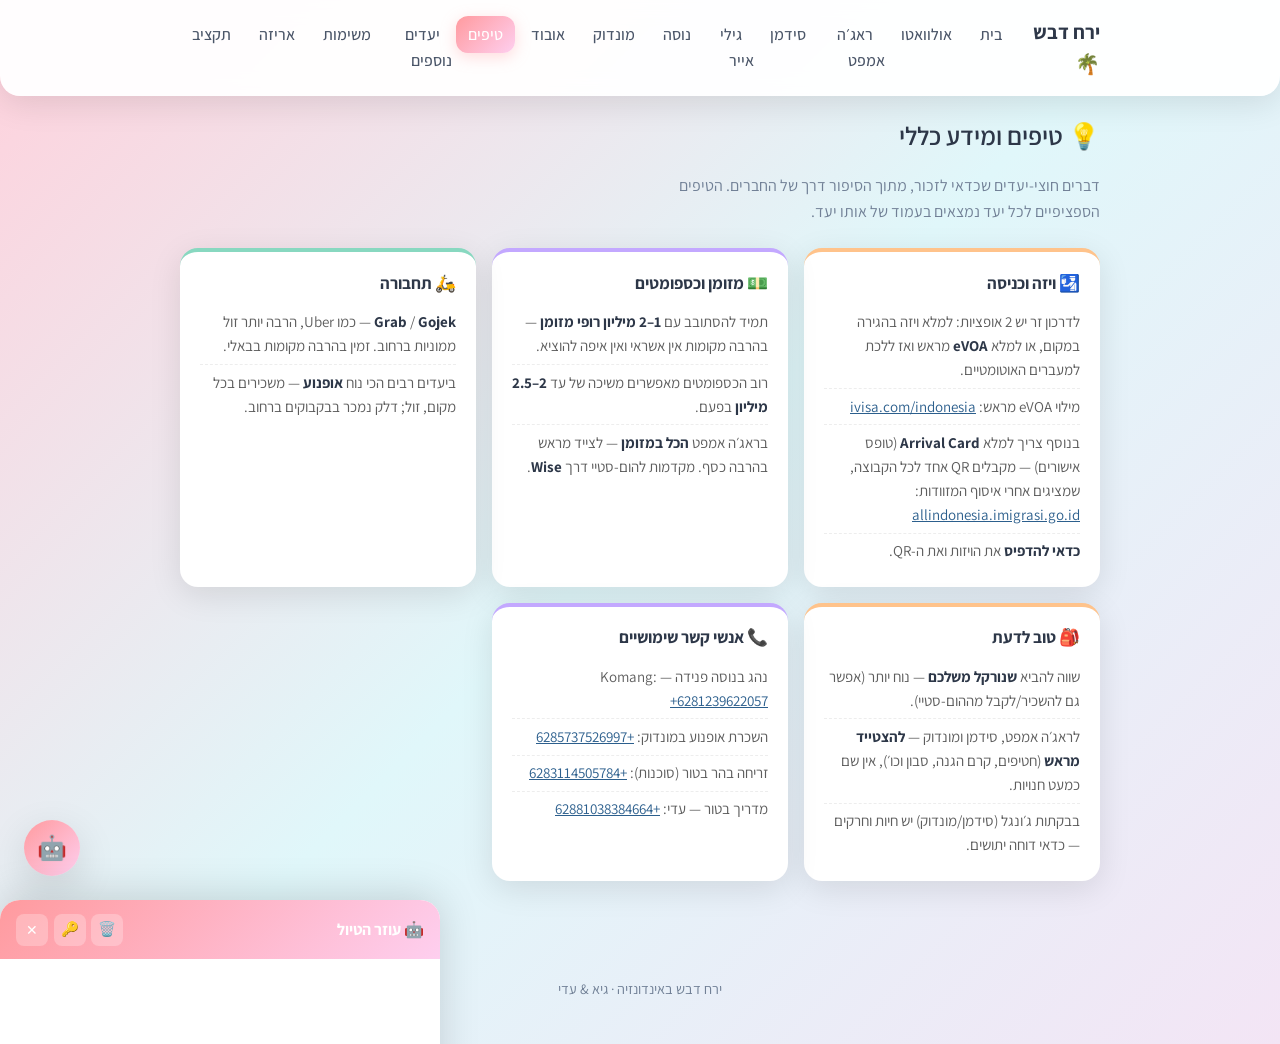
==== commit 04a956d9: "Add second road-story source with attribution, new destinations page - Tag every existing recommenda" ====
--- a/tips.html
+++ b/tips.html
@@ -25,6 +25,7 @@
                 <li><a href="pages/munduk.html">מונדוק</a></li>
                 <li><a href="pages/ubud.html">אובוד</a></li>
                 <li><a href="tips.html" class="active">טיפים</a></li>
+                <li><a href="pages/more-destinations.html">יעדים נוספים</a></li>
                 <li><a href="todo.html">משימות</a></li>
                 <li><a href="pages/packing.html">אריזה</a></li>
                 <li><a href="pages/budget.html">תקציב</a></li>
--- a/css/style.css
+++ b/css/style.css
@@ -1957,6 +1957,17 @@
 .recs-card.is-stay { border-top-color: #c3a8ff; }
 .recs-card.is-info { border-top-color: #ffc38b; }
 .recs-card h3 { font-size: 1.05rem; margin-bottom: 0.5rem; color: var(--text); }
+.rec-source {
+    display: inline-block;
+    font-size: 0.72rem;
+    font-weight: 700;
+    padding: 0.15rem 0.6rem;
+    border-radius: 999px;
+    margin-bottom: 0.55rem;
+    white-space: nowrap;
+}
+.rec-source--neta { background: var(--teal-soft); color: #1f6e5c; }
+.rec-source--roni { background: var(--purple-soft); color: #6b3fa0; }
 .recs-card ul { list-style: none; padding: 0; margin: 0; }
 .recs-card li { padding: 0.35rem 0; border-bottom: 1px dashed rgba(0,0,0,0.07); font-size: 0.94rem; }
 .recs-card li:last-child { border-bottom: none; }
@@ -1970,3 +1981,10 @@
     font-weight: 600;
     color: var(--text);
 }
+
+/* ── "More destinations" (not-yet-scheduled ideas) page ─────────────────── */
+.dest-block { margin-bottom: 2.5rem; }
+.dest-block:last-child { margin-bottom: 0; }
+.dest-block__header { margin-bottom: 0.4rem; }
+.dest-block__lead { color: var(--text-muted); margin-bottom: 1rem; }
+.dest-block + .dest-block { padding-top: 2rem; border-top: 2px dashed rgba(0,0,0,0.08); }
